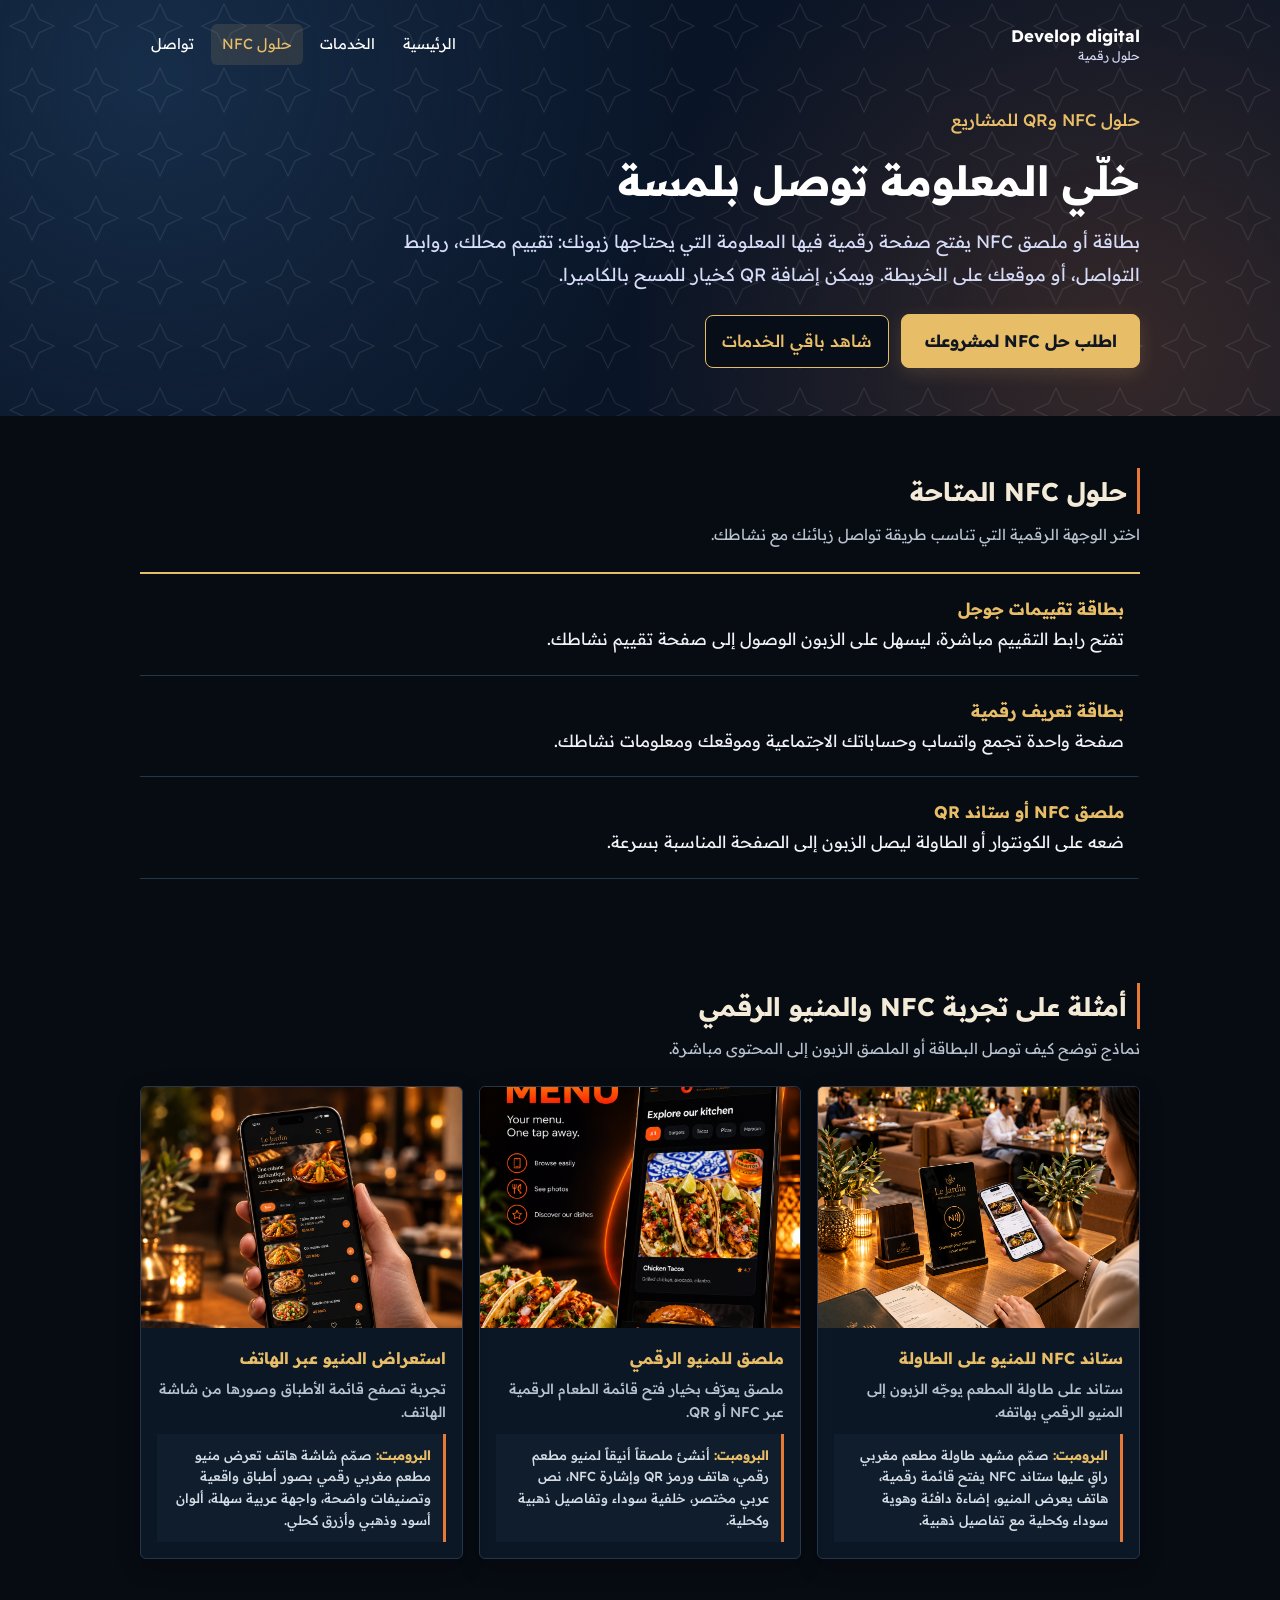
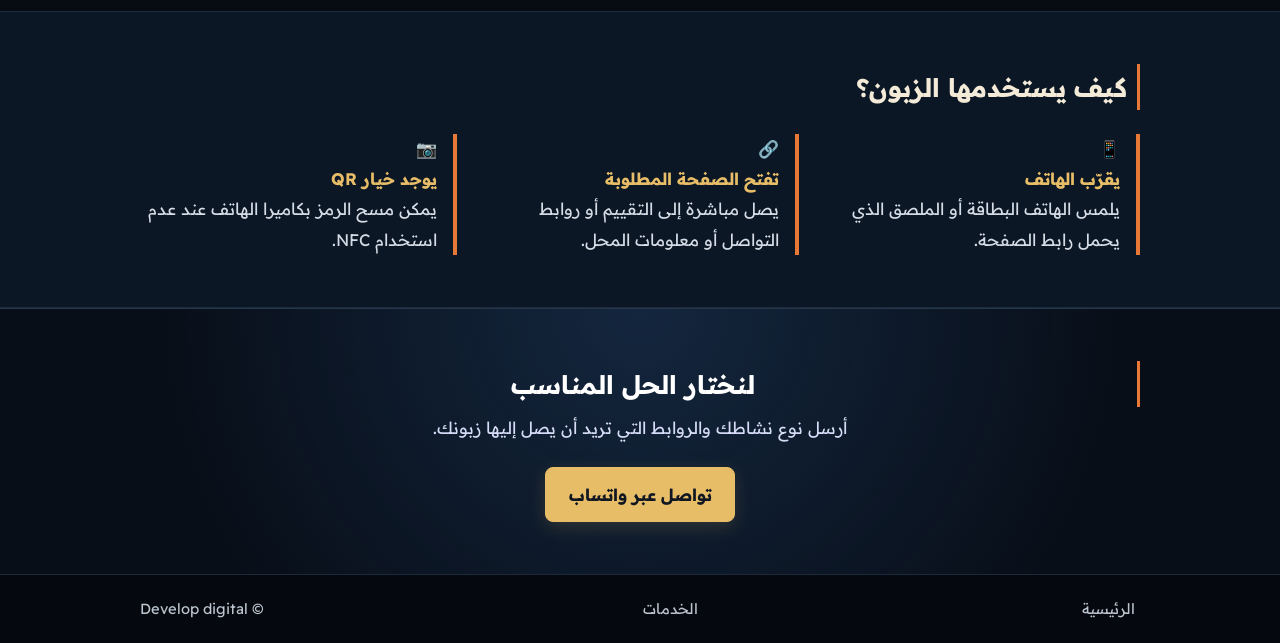
==== nfc.html @ ed74a745 "Add files via upload" ====
<!DOCTYPE html>
<html lang="ar" dir="rtl">
<head>
<meta charset="utf-8">
<meta name="viewport" content="width=device-width, initial-scale=1">
<title>حلول NFC الرقمية | Develop digital</title>
<meta name="description" content="بطاقات وصفحات NFC للمراجعات وروابط التواصل والملف الرقمي للمحلات والمشاريع في المغرب.">
<link rel="preconnect" href="https://fonts.googleapis.com">
<link rel="preconnect" href="https://fonts.gstatic.com" crossorigin>
<link href="https://fonts.googleapis.com/css2?family=Readex+Pro:wght@400;500;700&display=swap" rel="stylesheet">
<link rel="stylesheet" href="assets/pages.css">
</head>
<body>
<header class="hero">
  <div class="wrap">
    <nav class="topbar" aria-label="التنقل الرئيسي">
      <a class="brand" href="index.html" dir="ltr">Develop digital <span dir="rtl">حلول رقمية</span></a>
      <div class="navlinks">
        <a href="index.html">الرئيسية</a>
        <a href="services.html">الخدمات</a>
        <a href="nfc.html" aria-current="page">حلول NFC</a>
        <a href="#contact">تواصل</a>
      </div>
    </nav>
    <p class="hi">حلول NFC وQR للمشاريع</p>
    <h1>خلّي المعلومة توصل بلمسة</h1>
    <p class="lead">بطاقة أو ملصق NFC يفتح صفحة رقمية فيها المعلومة التي يحتاجها زبونك: تقييم محلك، روابط التواصل، أو موقعك على الخريطة. ويمكن إضافة QR كخيار للمسح بالكاميرا.</p>
    <div class="hero-actions">
      <a class="btn" href="https://wa.me/212600000000?text=%D8%A7%D9%84%D8%B3%D9%84%D8%A7%D9%85%20%D8%B9%D9%84%D9%8A%D9%83%D9%85%D8%8C%20%D8%A3%D8%B1%D9%8A%D8%AF%20%D8%A7%D9%84%D8%A7%D8%B3%D8%AA%D9%81%D8%B3%D8%A7%D8%B1%20%D8%B9%D9%86%20%D8%AD%D9%84%D9%88%D9%84%20NFC%20%D9%84%D9%85%D8%B4%D8%B1%D9%88%D8%B9%D9%8A.">اطلب حل NFC لمشروعك</a>
      <a class="hero-link" href="services.html">شاهد باقي الخدمات</a>
    </div>
  </div>
</header>
<main>
  <section>
    <div class="wrap">
      <h2>حلول NFC المتاحة</h2>
      <p class="sub">اختر الوجهة الرقمية التي تناسب طريقة تواصل زبائنك مع نشاطك.</p>
      <ul class="services">
        <li><div><strong>بطاقة تقييمات جوجل</strong>تفتح رابط التقييم مباشرة، ليسهل على الزبون الوصول إلى صفحة تقييم نشاطك.</div></li>
        <li><div><strong>بطاقة تعريف رقمية</strong>صفحة واحدة تجمع واتساب وحساباتك الاجتماعية وموقعك ومعلومات نشاطك.</div></li>
        <li><div><strong>ملصق NFC أو ستاند QR</strong>ضعه على الكونتوار أو الطاولة ليصل الزبون إلى الصفحة المناسبة بسرعة.</div></li>
      </ul>
    </div>
  </section>
  <section>
    <div class="wrap">
      <h2>أمثلة على تجربة NFC والمنيو الرقمي</h2>
      <p class="sub">نماذج توضح كيف توصل البطاقة أو الملصق الزبون إلى المحتوى مباشرة.</p>
      <div class="portfolio-grid">
        <figure class="portfolio-item">
          <img src="assets/images/nfc-menu-at-table.png" alt="ستاند NFC على طاولة مطعم يفتح المنيو الرقمي على الهاتف" loading="lazy" decoding="async">
          <figcaption><strong>ستاند NFC للمنيو على الطاولة</strong><p class="image-description">ستاند على طاولة المطعم يوجّه الزبون إلى المنيو الرقمي بهاتفه.</p><p class="image-prompt"><strong>البرومبت:</strong> صمّم مشهد طاولة مطعم مغربي راقٍ عليها ستاند NFC يفتح قائمة رقمية، هاتف يعرض المنيو، إضاءة دافئة وهوية سوداء وكحلية مع تفاصيل ذهبية.</p></figcaption>
        </figure>
        <figure class="portfolio-item">
          <img src="assets/images/nfc-digital-menu-poster.png" alt="ملصق يعرّف بالمنيو الرقمي الذي يفتح من الهاتف" loading="lazy" decoding="async">
          <figcaption><strong>ملصق للمنيو الرقمي</strong><p class="image-description">ملصق يعرّف بخيار فتح قائمة الطعام الرقمية عبر NFC أو QR.</p><p class="image-prompt"><strong>البرومبت:</strong> أنشئ ملصقاً أنيقاً لمنيو مطعم رقمي، هاتف ورمز QR وإشارة NFC، نص عربي مختصر، خلفية سوداء وتفاصيل ذهبية وكحلية.</p></figcaption>
        </figure>
        <figure class="portfolio-item">
          <img src="assets/images/digital-menu-showcase.png" alt="واجهة منيو رقمية للأطباق والصور على شاشة الهاتف" loading="lazy" decoding="async">
          <figcaption><strong>استعراض المنيو عبر الهاتف</strong><p class="image-description">تجربة تصفح قائمة الأطباق وصورها من شاشة الهاتف.</p><p class="image-prompt"><strong>البرومبت:</strong> صمّم شاشة هاتف تعرض منيو مطعم مغربي رقمي بصور أطباق واقعية وتصنيفات واضحة، واجهة عربية سهلة، ألوان أسود وذهبي وأزرق كحلي.</p></figcaption>
        </figure>
      </div>
    </div>
  </section>
  <section class="steps">
    <div class="wrap">
      <h2>كيف يستخدمها الزبون؟</h2>
      <ol>
        <li><span class="emo">📱</span><b>يقرّب الهاتف</b>يلمس الهاتف البطاقة أو الملصق الذي يحمل رابط الصفحة.</li>
        <li><span class="emo">🔗</span><b>تفتح الصفحة المطلوبة</b>يصل مباشرة إلى التقييم أو روابط التواصل أو معلومات المحل.</li>
        <li><span class="emo">📷</span><b>يوجد خيار QR</b>يمكن مسح الرمز بكاميرا الهاتف عند عدم استخدام NFC.</li>
      </ol>
    </div>
  </section>
  <section class="contact" id="contact">
    <div class="wrap">
      <h2>لنختار الحل المناسب</h2>
      <p>أرسل نوع نشاطك والروابط التي تريد أن يصل إليها زبونك.</p>
      <a class="btn" href="https://wa.me/212600000000?text=%D8%A7%D9%84%D8%B3%D9%84%D8%A7%D9%85%20%D8%B9%D9%84%D9%8A%D9%83%D9%85%D8%8C%20%D8%A3%D8%B1%D9%8A%D8%AF%20%D8%A7%D9%84%D8%A7%D8%B3%D8%AA%D9%81%D8%B3%D8%A7%D8%B1%20%D8%B9%D9%86%20%D8%AD%D9%84%D9%88%D9%84%20NFC%20%D9%84%D9%85%D8%B4%D8%B1%D9%88%D8%B9%D9%8A.">تواصل عبر واتساب</a>
    </div>
  </section>
</main>
<footer><div class="wrap"><a href="index.html">الرئيسية</a><a href="services.html">الخدمات</a><span>© Develop digital</span></div></footer>
</body>
</html>
---- assets/pages.css ----
:root{--navy:#091426;--blue:#18304d;--saffron:#e8bd68;--orange:#e87836;--mist:#111d2d;--surface:#0c1725;--ink:#f0f2f5;--muted:#b8c2ce;--font:"Readex Pro","Segoe UI",Tahoma,"Noto Sans Arabic",Arial,sans-serif}
*{box-sizing:border-box;margin:0}
html{scroll-behavior:smooth}
body{font-family:var(--font);color:var(--ink);background:#070b12;line-height:1.8;font-size:1.05rem}
:focus-visible{outline:3px solid var(--saffron);outline-offset:3px}
.wrap{max-width:1040px;margin-inline:auto;padding-inline:1.25rem}
.topbar{display:flex;align-items:center;justify-content:space-between;gap:1rem;padding-block:.5rem 2rem}
.brand{display:flex;flex-direction:column;color:#fff;text-decoration:none;font-size:1.05rem;font-weight:700;line-height:1.35;white-space:nowrap}
.brand span{color:#d6dbf7;font-size:.75rem;font-weight:400}
.navlinks{display:flex;align-items:center;justify-content:flex-end;gap:.35rem;flex-wrap:wrap}
.navlinks a{color:#fff;text-decoration:none;padding:.45rem .7rem;border-radius:6px;font-size:.92rem}
.navlinks a:hover,.navlinks a[aria-current="page"]{background:rgba(232,189,104,.12);color:var(--saffron)}
.hero{position:relative;color:#fff;padding-block:1rem 3rem;overflow:hidden;background:radial-gradient(circle at 12% 18%,rgba(24,48,77,.9),transparent 46%),radial-gradient(circle at 88% 85%,rgba(232,120,54,.2),transparent 42%),var(--navy)}
.hero::before{content:"";position:absolute;inset:0;opacity:.09;background:url("data:image/svg+xml,%3Csvg xmlns='http://www.w3.org/2000/svg' width='64' height='64'%3E%3Cpath d='M32 4l7 15 15 7-15 7-7 15-7-15-15-7 15-7z' fill='none' stroke='%23fff' stroke-width='1.2'/%3E%3C/svg%3E")}
.hero .wrap{position:relative}
.hi{font-weight:500;color:var(--saffron);padding-block:.5rem 1rem}
h1{font-size:2.6rem;line-height:1.4;font-weight:700;margin-bottom:1rem}
.lead{color:#d6dbf7;max-width:42em;font-size:1.12rem}
.hero-actions{display:flex;align-items:center;gap:.75rem;flex-wrap:wrap;margin-top:1.5rem}
.btn{display:inline-flex;align-items:center;justify-content:center;background:var(--saffron);color:#111721;text-decoration:none;font-weight:700;padding:.7rem 1.4rem;border:1px solid var(--saffron);border-radius:8px;min-height:46px;box-shadow:0 5px 18px rgba(232,189,104,.16);transition:background-color .18s ease,color .18s ease,transform .18s ease,box-shadow .18s ease}
.btn:hover{background:var(--orange);color:#090f18;border-color:var(--orange);transform:translateY(-2px);box-shadow:0 8px 22px rgba(232,120,54,.25)}
.hero-link{display:inline-flex;align-items:center;min-height:46px;padding:.65rem 1rem;border:1px solid var(--saffron);border-radius:8px;background:#080e18;color:var(--saffron);text-decoration:none;font-weight:500;transition:background-color .18s ease,color .18s ease,transform .18s ease,border-color .18s ease}
.hero-link:hover{background:var(--blue);border-color:var(--orange);color:#fff;transform:translateY(-2px)}
section{padding-block:3.25rem}
h2{font-size:1.6rem;font-weight:700;margin-bottom:.4rem;color:#f3ead8;border-inline-start:3px solid var(--orange);padding-inline-start:.65rem}
.sub{color:var(--muted);margin-bottom:1.5rem;font-size:.95rem}
.services{list-style:none;padding:0;border-top:2px solid var(--saffron)}
.services li{display:grid;gap:.45rem;padding:1.25rem .8rem;border-bottom:1px solid #26364a;align-items:center;border-inline-start:3px solid transparent;transition:background-color .2s ease,border-color .2s ease,transform .2s ease}
.services li:hover{background:#0d1b2c;border-inline-start-color:var(--orange);transform:translateX(-3px)}
.services strong{display:block;color:var(--saffron);font-weight:700}
.portfolio-grid{display:grid;grid-template-columns:repeat(auto-fit,minmax(min(100%,260px),1fr));gap:1rem}
.portfolio-item{overflow:hidden;border:1px solid #25364b;border-radius:6px;background:var(--surface);box-shadow:0 8px 24px rgba(0,0,0,.18);transition:transform .22s ease,border-color .22s ease,box-shadow .22s ease}
.portfolio-item:hover{transform:translateY(-4px);border-color:var(--saffron);box-shadow:0 14px 32px rgba(0,0,0,.32)}
.portfolio-item img{display:block;width:100%;aspect-ratio:4/3;object-fit:cover;background:#080c12;transition:filter .22s ease}
.portfolio-item:hover img{filter:brightness(1.06)}
.portfolio-item figcaption{padding:1rem;font-size:.92rem;font-weight:500;color:var(--ink)}
.portfolio-item figcaption>strong{display:block;color:var(--saffron);font-size:1rem}
.image-description{margin-top:.3rem;color:var(--muted);font-size:.88rem;line-height:1.65}
.image-prompt{margin-top:.65rem;padding:.65rem .75rem;border-inline-start:3px solid var(--orange);background:#101d2d;color:#d4dce5;font-size:.82rem;line-height:1.65;overflow-wrap:anywhere}
.image-prompt strong{color:var(--saffron)}
.portfolio-item--wide{grid-column:1/-1}
.portfolio-item--wide img{aspect-ratio:auto;max-height:420px;object-fit:contain}
.steps{background:#0c1725;border-block:1px solid #1d2b3e}
.steps ol{list-style:none;padding:0;display:grid;gap:1.5rem;margin-top:1.5rem}
.steps li{border-inline-start:4px solid var(--orange);padding-inline-start:1rem;color:#d5dce5}
.steps b{display:block;color:var(--saffron)}
.contact{background:radial-gradient(circle at 50% 0,rgba(24,48,77,.72),transparent 70%),#080e18;color:#fff;text-align:center;border-block-start:1px solid #28364a}
.contact h2{color:#fff}
.contact p{color:#d6dbf7;margin:0 auto 1.5rem;max-width:30em}
footer{background:#05080e;color:#bbc4cf;font-size:.92rem;padding-block:1rem;border-block-start:1px solid #1b293a}
footer .wrap{display:flex;justify-content:space-between;align-items:center;gap:.75rem;flex-wrap:wrap}
footer a{color:inherit;text-decoration:none;padding:.3rem;transition:color .18s ease}
footer a:hover{color:var(--saffron)}
@media(min-width:760px){.services li{grid-template-columns:1fr auto;gap:2rem}.steps ol{grid-template-columns:repeat(3,1fr)}}
@media(max-width:620px){.wrap{padding-inline:1rem}.topbar{align-items:flex-start;flex-direction:column;padding-bottom:1.25rem}.navlinks{width:100%;justify-content:flex-start;margin-inline:-.5rem}.navlinks a{padding:.4rem .5rem;font-size:.86rem}h1{font-size:1.9rem}.hero-actions{align-items:stretch}.hero-actions>a{width:100%;justify-content:center}.portfolio-grid{grid-template-columns:minmax(0,1fr)}.portfolio-item--wide{grid-column:auto}.portfolio-item--wide img{aspect-ratio:4/3;max-height:none;object-fit:cover}.services li{padding-inline:.65rem}}
@media(hover:none){.portfolio-item:hover,.services li:hover,.btn:hover,.hero-link:hover{transform:none}}
@media(prefers-reduced-motion:reduce){html{scroll-behavior:auto}*,*::before,*::after{transition-duration:.01ms!important;animation-duration:.01ms!important}}
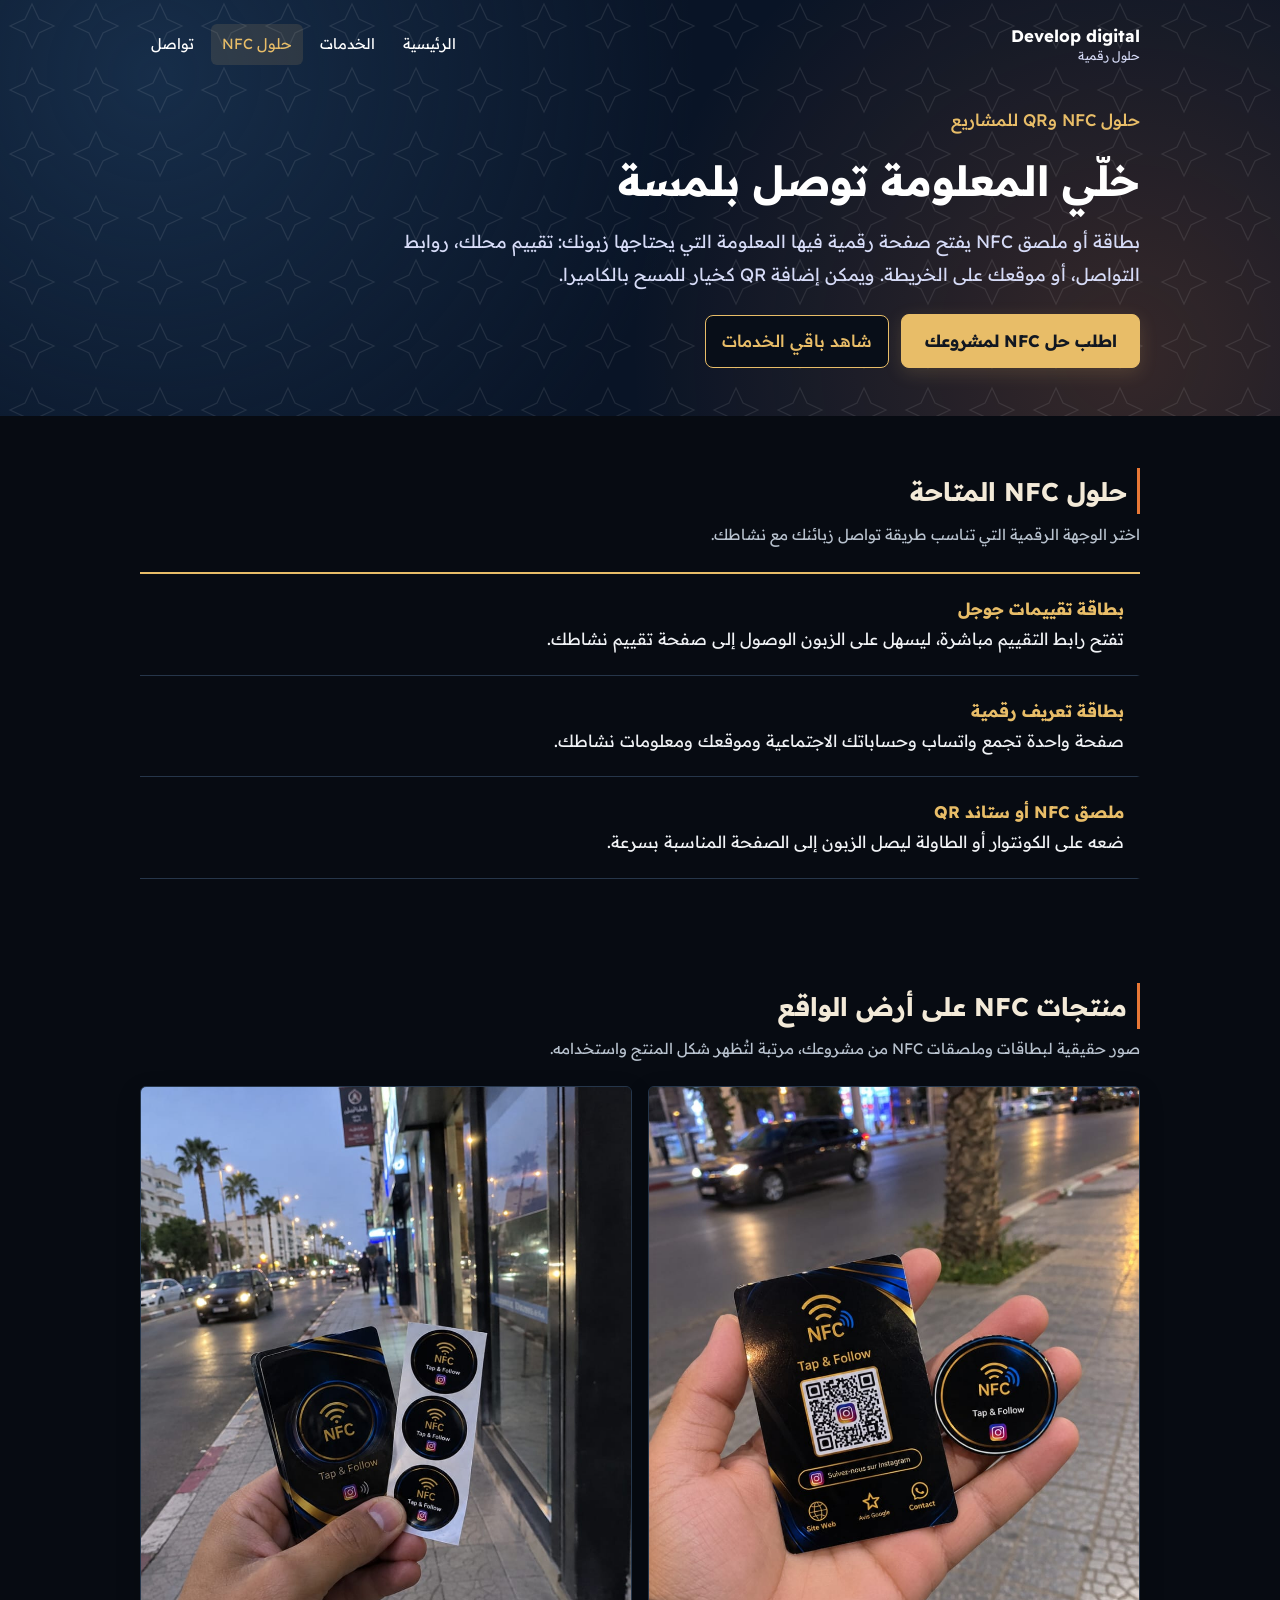
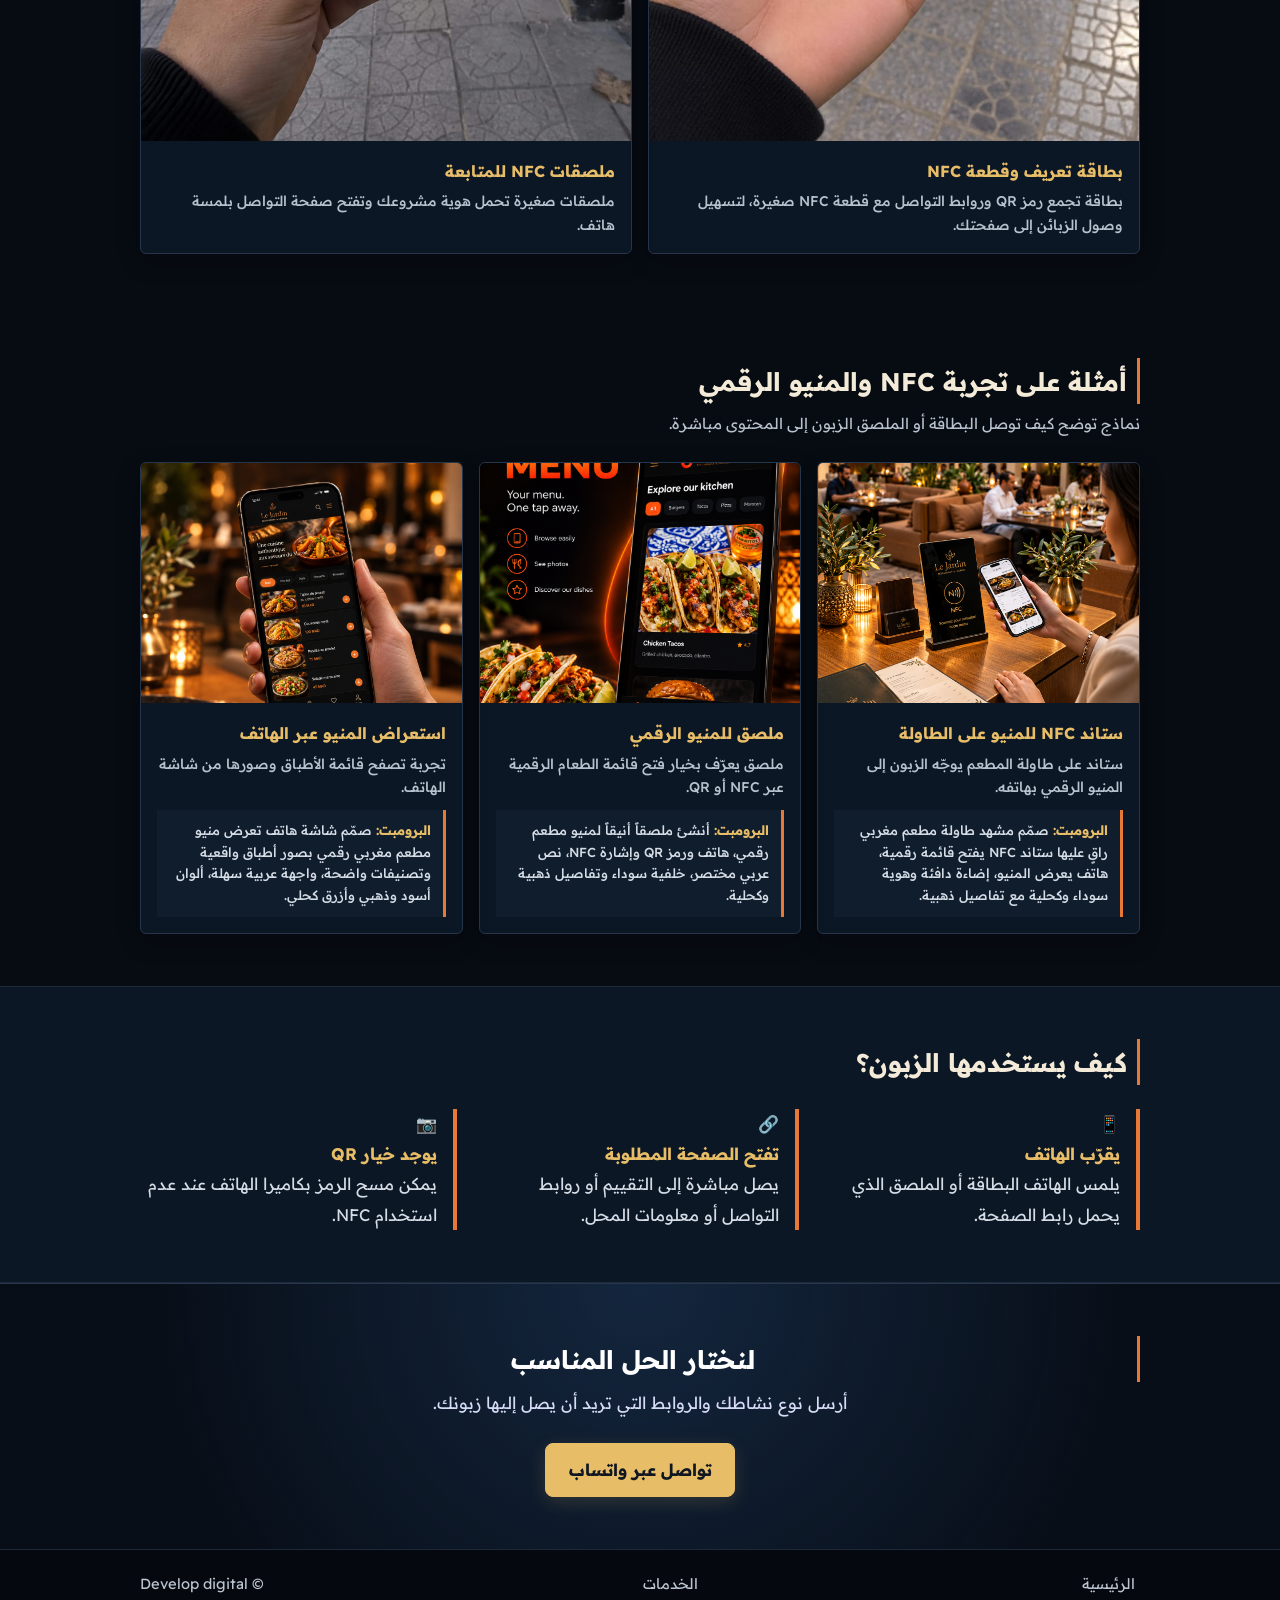
==== commit b9718803: "Add real NFC product photos" ====
--- a/nfc.html
+++ b/nfc.html
@@ -45,6 +45,22 @@
   </section>
   <section>
     <div class="wrap">
+      <h2>منتجات NFC على أرض الواقع</h2>
+      <p class="sub">صور حقيقية لبطاقات وملصقات NFC من مشروعك، مرتبة لتُظهر شكل المنتج واستخدامه.</p>
+      <div class="portfolio-grid">
+        <figure class="portfolio-item portfolio-item--portrait">
+          <img src="assets/images/nfc-card-and-tag.jpeg" alt="بطاقة NFC سوداء وذهبية مع رمز QR وقطعة دائرية للتواصل، ممسوكتان باليد" loading="lazy" decoding="async">
+          <figcaption><strong>بطاقة تعريف وقطعة NFC</strong><p class="image-description">بطاقة تجمع رمز QR وروابط التواصل مع قطعة NFC صغيرة، لتسهيل وصول الزبائن إلى صفحتك.</p></figcaption>
+        </figure>
+        <figure class="portfolio-item portfolio-item--portrait">
+          <img src="assets/images/nfc-sticker-in-agadir.jpeg" alt="بطاقة وملصقات NFC لمتابعة حساب إنستغرام في أحد شوارع أكادير" loading="lazy" decoding="async">
+          <figcaption><strong>ملصقات NFC للمتابعة</strong><p class="image-description">ملصقات صغيرة تحمل هوية مشروعك وتفتح صفحة التواصل بلمسة هاتف.</p></figcaption>
+        </figure>
+      </div>
+    </div>
+  </section>
+  <section>
+    <div class="wrap">
       <h2>أمثلة على تجربة NFC والمنيو الرقمي</h2>
       <p class="sub">نماذج توضح كيف توصل البطاقة أو الملصق الزبون إلى المحتوى مباشرة.</p>
       <div class="portfolio-grid">
--- a/assets/pages.css
+++ b/assets/pages.css
@@ -32,6 +32,7 @@
 .portfolio-item{overflow:hidden;border:1px solid #25364b;border-radius:6px;background:var(--surface);box-shadow:0 8px 24px rgba(0,0,0,.18);transition:transform .22s ease,border-color .22s ease,box-shadow .22s ease}
 .portfolio-item:hover{transform:translateY(-4px);border-color:var(--saffron);box-shadow:0 14px 32px rgba(0,0,0,.32)}
 .portfolio-item img{display:block;width:100%;aspect-ratio:4/3;object-fit:cover;background:#080c12;transition:filter .22s ease}
+.portfolio-item--portrait img{aspect-ratio:3/4}
 .portfolio-item:hover img{filter:brightness(1.06)}
 .portfolio-item figcaption{padding:1rem;font-size:.92rem;font-weight:500;color:var(--ink)}
 .portfolio-item figcaption>strong{display:block;color:var(--saffron);font-size:1rem}
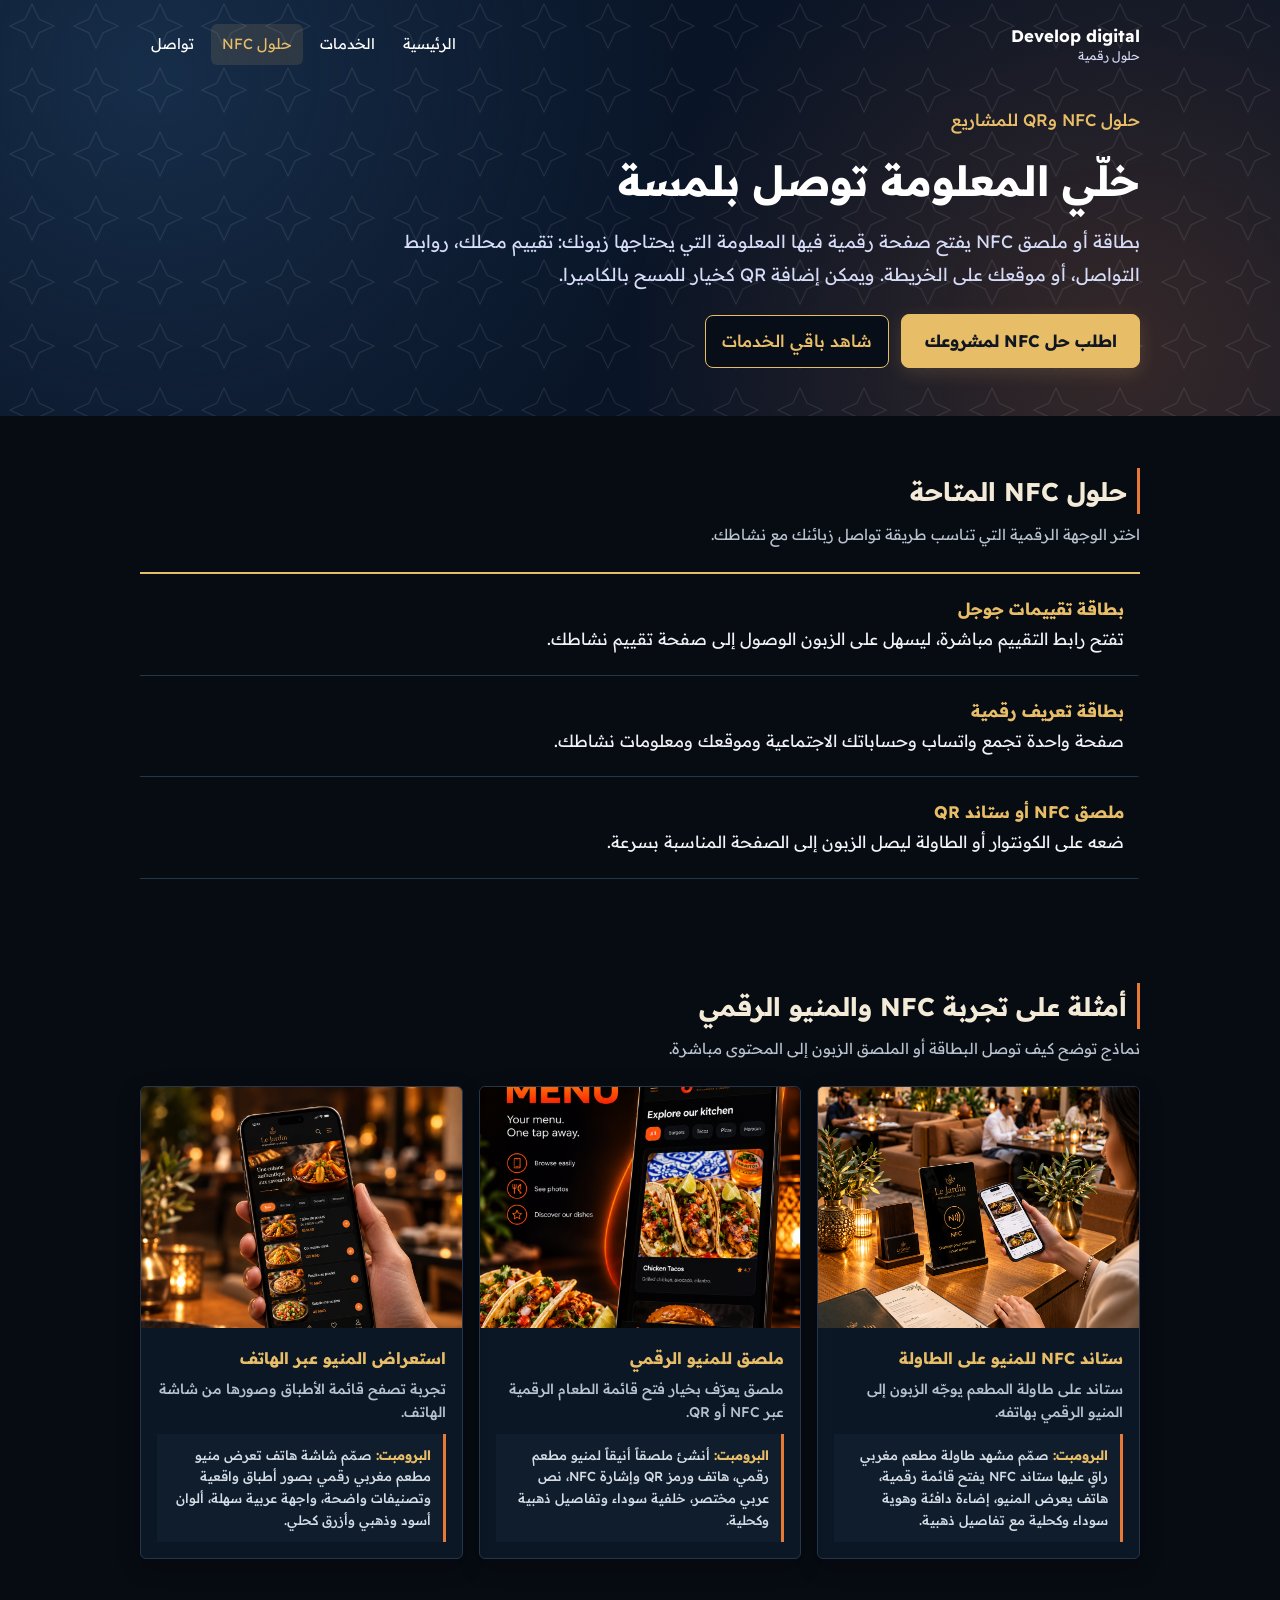
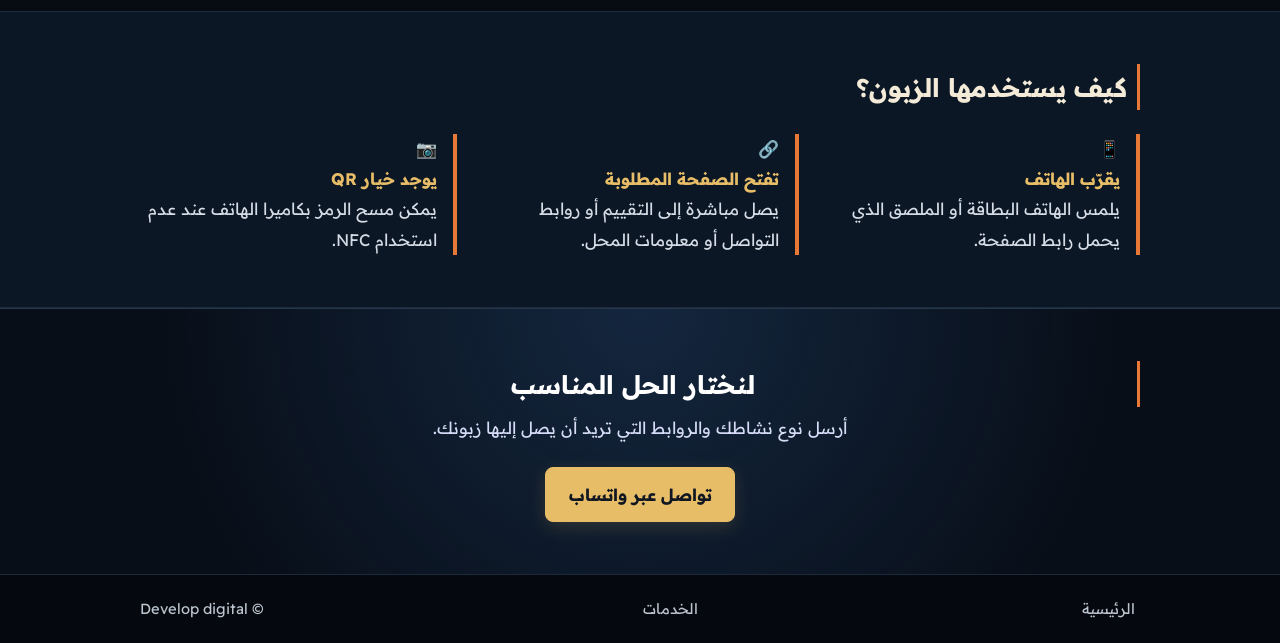
==== commit 16078f1d: "Move NFC product photos to services page" ====
--- a/nfc.html
+++ b/nfc.html
@@ -45,22 +45,6 @@
   </section>
   <section>
     <div class="wrap">
-      <h2>منتجات NFC على أرض الواقع</h2>
-      <p class="sub">صور حقيقية لبطاقات وملصقات NFC من مشروعك، مرتبة لتُظهر شكل المنتج واستخدامه.</p>
-      <div class="portfolio-grid">
-        <figure class="portfolio-item portfolio-item--portrait">
-          <img src="assets/images/nfc-card-and-tag.jpeg" alt="بطاقة NFC سوداء وذهبية مع رمز QR وقطعة دائرية للتواصل، ممسوكتان باليد" loading="lazy" decoding="async">
-          <figcaption><strong>بطاقة تعريف وقطعة NFC</strong><p class="image-description">بطاقة تجمع رمز QR وروابط التواصل مع قطعة NFC صغيرة، لتسهيل وصول الزبائن إلى صفحتك.</p></figcaption>
-        </figure>
-        <figure class="portfolio-item portfolio-item--portrait">
-          <img src="assets/images/nfc-sticker-in-agadir.jpeg" alt="بطاقة وملصقات NFC لمتابعة حساب إنستغرام في أحد شوارع أكادير" loading="lazy" decoding="async">
-          <figcaption><strong>ملصقات NFC للمتابعة</strong><p class="image-description">ملصقات صغيرة تحمل هوية مشروعك وتفتح صفحة التواصل بلمسة هاتف.</p></figcaption>
-        </figure>
-      </div>
-    </div>
-  </section>
-  <section>
-    <div class="wrap">
       <h2>أمثلة على تجربة NFC والمنيو الرقمي</h2>
       <p class="sub">نماذج توضح كيف توصل البطاقة أو الملصق الزبون إلى المحتوى مباشرة.</p>
       <div class="portfolio-grid">
